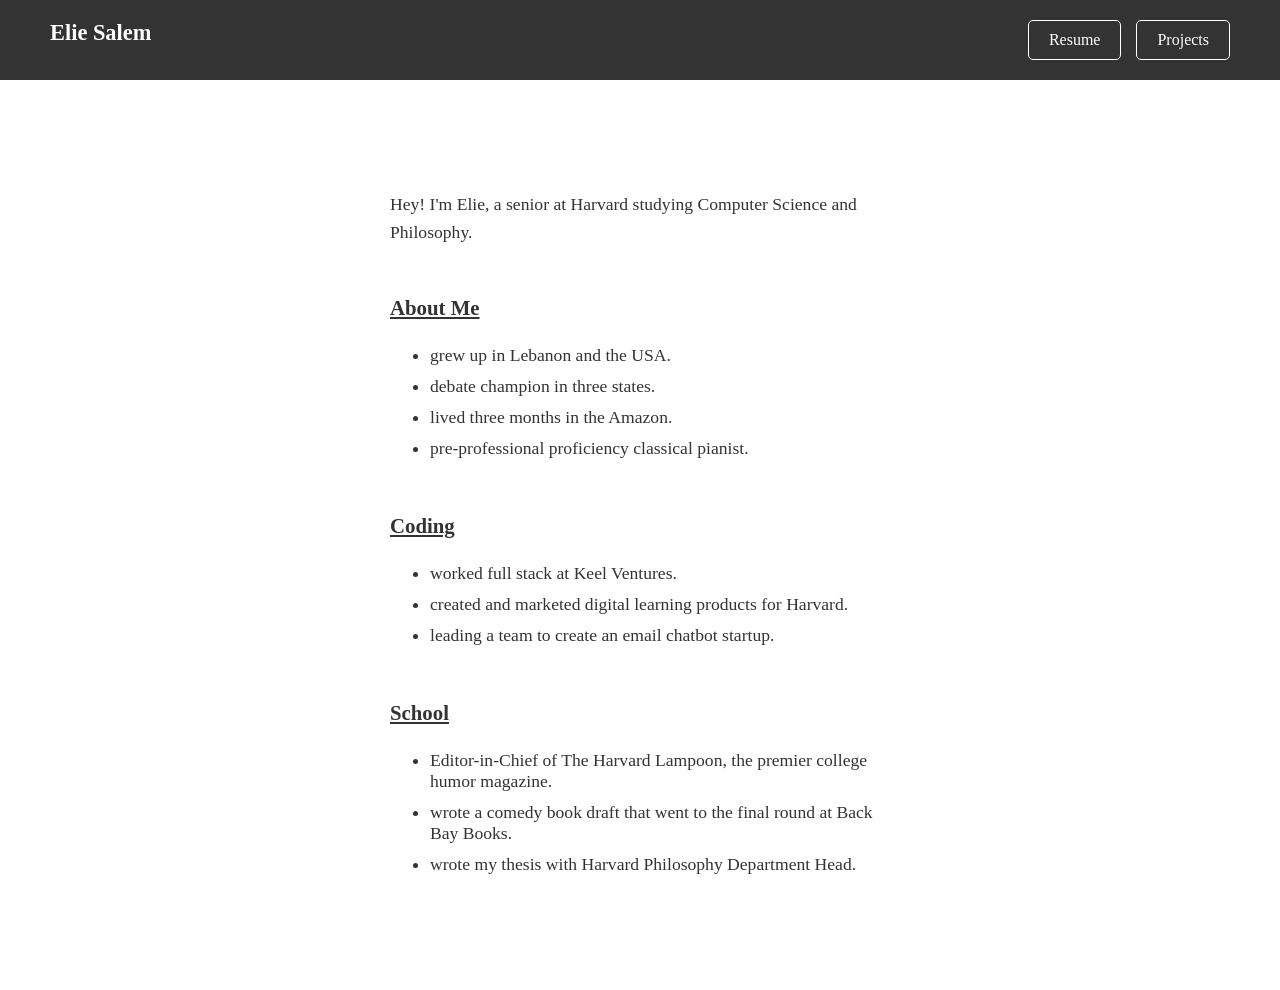
==== index.html @ c42a0d46 "resume added" ====
<!DOCTYPE html>
<html lang="en">
<head>
	<meta charset="UTF-8">
	<meta name="viewport" content="width=device-width, initial-scale=1.0">
	<title>Elie Salem - Coding Portfolio</title>
	<style>
		/* General body and layout setup */
		body {
			font-family: 'EB Garamond', serif;
			margin: 0;
			padding: 0;
			box-sizing: border-box;
			background-color: #ffffff;
			color: #333;
		}

		/* Header */
		/* Header */
		.header {
			display: flex;
			justify-content: space-between;
			text-align: left;
			padding: 20px 50px;
			background-color: #333;
			color: white;
		}

		/* Make the h2 clickable, already underlined and styled */
		.header a {
			text-decoration: none;  /* Remove default link underline */
			color: white;  /* Ensure the link is white like the text */
		}

		.header h2 {
			margin: 0;
			font-size: 1.4em;
			cursor: pointer; /* Make it appear clickable */
			text-decoration: underline; /* Keep underline style for visibility */
		}

		.header h3 {
			margin: 0;
			font-size: 1.4em;
			cursor: pointer; /* Make it appear clickable */
			color: white;
		}

		.nav-buttons {
			display: flex;
			gap: 15px;
		}
		.nav-buttons a {
			color: white;
			text-decoration: none;
			padding: 10px 20px;
			border: 1px solid white;
			border-radius: 5px;
			transition: background-color 0.3s ease-in-out;
		}
		.nav-buttons a:hover {
			background-color: #555;
		}

		/* Main content (central column) */
		.main-content {
			width: 70%; /* Central column */
			max-width: 500px;
			margin: 40px auto;
			padding: 20px;
			text-align: right; /* Align text to the right within the central column */
		}
		.main-content h1 {
			font-size: 2.5em;
			margin-bottom: 20px;
			color: #222;
		}
		.main-content p {
			font-size: 1.2em;
			line-height: 1.8;
		}

		/* Section styling */
		.section {
			margin: 50px 0;
			text-align: left; /* Align text to the right for each section */
		}
		.section-title {
			font-size: 1.3em;
			color: #333;
			margin-bottom: 20px;
			text-decoration: underline;
		}
		.section p {
			font-size: 1.1em;
			line-height: 1.6;
		}
		ul li {
			font-size: 1.1em;
			padding: 5px 0px;

		}

		/* Responsive design adjustments */
		@media (max-width: 768px) {
			.main-content, .section {
				width: 50%; /* Make the column take more width on smaller screens */
			}
			.nav-buttons {
				flex-direction: column;
			}
		}
	</style>
</head>
<body>

<!-- Header with navigation -->
<div class="header">
	<h3> Elie Salem </h3>
	<div class="nav-buttons">
		<a href="resume.html">Resume</a>
		<a href="projects.html">Projects</a>
	</div>
</div>
<div class="main-content">
<!-- Main content in a centered column -->
<div class="section">
	<p>Hey! I'm Elie, a senior at Harvard studying Computer Science and Philosophy.</p>
</div>

<!-- About Me Section -->
<div class="section">
	<h2 class="section-title">About Me</h2>
	<ul>
		<li>grew up in Lebanon and the USA.</li>
		<li>debate champion in three states.</li>
		<li>lived three months in the Amazon.</li>
		<li>pre-professional proficiency classical pianist.</li>
	</ul>
</div>

<!-- Coding Section -->
<div class="section">
	<h2 class="section-title">Coding</h2>
	<ul>
		<li>worked full stack at Keel Ventures.</li>
		<li>created and marketed digital learning products for Harvard.</li>
		<li>leading a team to create an email chatbot startup.</li>
	</ul>
</div>

<!-- School Section -->
<div class="section">
	<h2 class="section-title">School</h2>
	<ul>
		<li>Editor-in-Chief of The Harvard Lampoon, the premier college humor magazine.</li>
		<li>wrote a comedy book draft that went to the final round at Back Bay Books.</li>
		<li>wrote my thesis with Harvard Philosophy Department Head.</li>
	</ul>
</div>



</div>
</body>
</html>
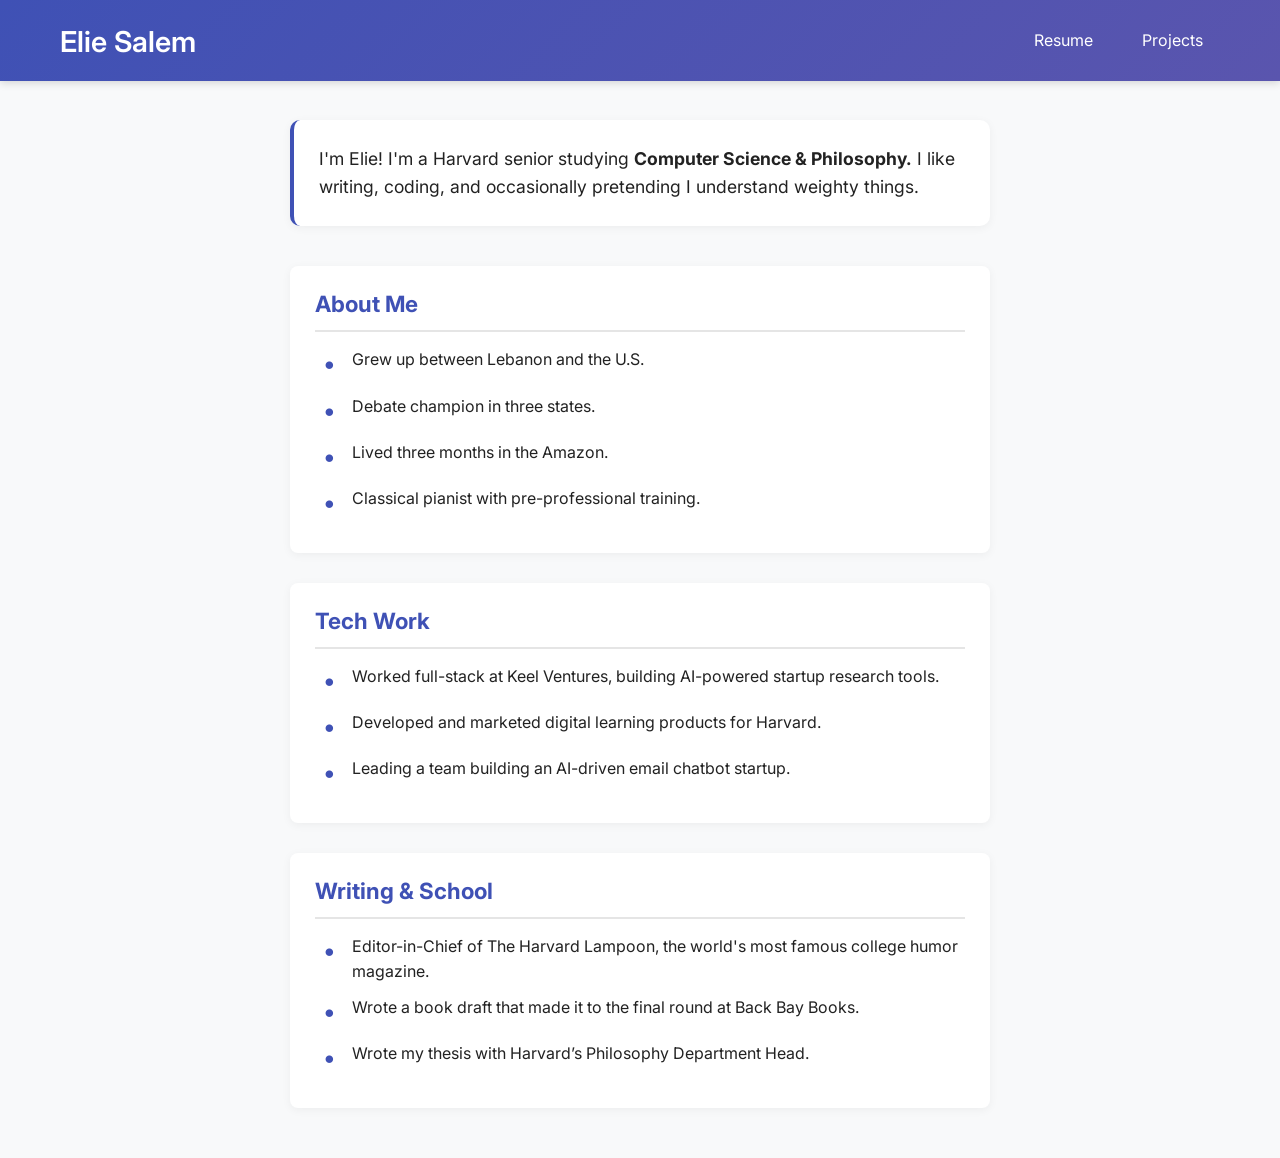
==== commit 3e7b7ad8: "minor changes" ====
--- a/index.html
+++ b/index.html
@@ -1,166 +1,224 @@
 <!DOCTYPE html>
 <html lang="en">
 <head>
-	<meta charset="UTF-8">
-	<meta name="viewport" content="width=device-width, initial-scale=1.0">
-	<title>Elie Salem - Coding Portfolio</title>
+	<meta charset="UTF-8" />
+	<meta name="viewport" content="width=device-width, initial-scale=1.0"/>
+	<title>Elie Salem | Coding & Writing</title>
+
+	<!-- Inter font -->
+	<link rel="preconnect" href="https://fonts.googleapis.com"/>
+	<link rel="preconnect" href="https://fonts.gstatic.com" crossorigin/>
+	<link
+			href="https://fonts.googleapis.com/css2?family=Inter:wght@300;400;600&display=swap"
+			rel="stylesheet"
+	/>
+
+	<!-- Pacifico font for special elements -->
+	<link
+			href="https://fonts.googleapis.com/css2?family=Pacifico&display=swap"
+			rel="stylesheet"
+	/>
+
 	<style>
-		/* General body and layout setup */
-		body {
-			font-family: 'EB Garamond', serif;
+		/* RESET */
+		* {
 			margin: 0;
 			padding: 0;
 			box-sizing: border-box;
-			background-color: #ffffff;
-			color: #333;
-		}
-
-		/* Header */
-		/* Header */
+		}
+
+		/* BODY */
+		body {
+			font-family: "Inter", sans-serif;
+			background-color: #f8f9fa;
+			color: #222;
+			line-height: 1.6;
+		}
+
+		/* HEADER */
 		.header {
+			position: fixed;
+			top: 0;
+			width: 100%;
 			display: flex;
 			justify-content: space-between;
-			text-align: left;
-			padding: 20px 50px;
-			background-color: #333;
-			color: white;
-		}
-
-		/* Make the h2 clickable, already underlined and styled */
-		.header a {
-			text-decoration: none;  /* Remove default link underline */
-			color: white;  /* Ensure the link is white like the text */
-		}
-
-		.header h2 {
-			margin: 0;
-			font-size: 1.4em;
-			cursor: pointer; /* Make it appear clickable */
-			text-decoration: underline; /* Keep underline style for visibility */
-		}
-
-		.header h3 {
-			margin: 0;
-			font-size: 1.4em;
-			cursor: pointer; /* Make it appear clickable */
-			color: white;
-		}
-
+			align-items: center;
+			padding: 15px 60px;
+			background: linear-gradient(135deg, #3f51b5, #5a55ae);
+			box-shadow: 0 2px 8px rgba(0, 0, 0, 0.15);
+			z-index: 999;
+		}
+
+		.header h1 a {
+			color: #fff;
+			text-decoration: none;
+			font-size: 1.8rem;
+			font-weight: 600;
+		}
+
+		/* NAV BUTTONS */
 		.nav-buttons {
 			display: flex;
 			gap: 15px;
 		}
 		.nav-buttons a {
-			color: white;
+			color: #fff;
 			text-decoration: none;
-			padding: 10px 20px;
-			border: 1px solid white;
-			border-radius: 5px;
-			transition: background-color 0.3s ease-in-out;
+			border: 2px solid transparent;
+			padding: 8px 15px;
+			border-radius: 6px;
+			font-weight: 400;
+			transition: background-color 0.3s, color 0.3s, border-color 0.3s;
 		}
 		.nav-buttons a:hover {
-			background-color: #555;
-		}
-
-		/* Main content (central column) */
+			border-color: #fff;
+			background-color: rgba(255, 255, 255, 0.15);
+		}
+
+		/* MAIN CONTENT CONTAINER */
 		.main-content {
-			width: 70%; /* Central column */
-			max-width: 500px;
-			margin: 40px auto;
-			padding: 20px;
-			text-align: right; /* Align text to the right within the central column */
-		}
-		.main-content h1 {
-			font-size: 2.5em;
-			margin-bottom: 20px;
-			color: #222;
-		}
-		.main-content p {
-			font-size: 1.2em;
-			line-height: 1.8;
-		}
-
-		/* Section styling */
+			width: 90%;
+			max-width: 700px;
+			margin: 120px auto 50px; /* space for the fixed header */
+			text-align: center;
+		}
+
+		/* INTRO SECTION */
+		.intro {
+			text-align: left;
+			background-color: #fff;
+			border-radius: 10px;
+			padding: 25px;
+			margin-bottom: 40px;
+			box-shadow: 0 2px 10px rgba(0, 0, 0, 0.05);
+			border-left: 4px solid #3f51b5;
+		}
+
+		.intro p {
+			font-size: 1.1rem;
+			margin: 0;
+		}
+
+		/* GENERAL SECTION (CARD) */
 		.section {
-			margin: 50px 0;
-			text-align: left; /* Align text to the right for each section */
-		}
-		.section-title {
-			font-size: 1.3em;
-			color: #333;
-			margin-bottom: 20px;
-			text-decoration: underline;
-		}
-		.section p {
-			font-size: 1.1em;
-			line-height: 1.6;
-		}
-		ul li {
-			font-size: 1.1em;
-			padding: 5px 0px;
-
-		}
-
-		/* Responsive design adjustments */
+			background-color: #fff;
+			border-radius: 8px;
+			box-shadow: 0 2px 10px rgba(0, 0, 0, 0.05);
+			padding: 20px 25px;
+			margin-bottom: 30px;
+			text-align: left;
+			transition: transform 0.3s ease, box-shadow 0.3s ease;
+		}
+		.section:hover {
+			transform: translateY(-3px);
+			box-shadow: 0 8px 20px rgba(0, 0, 0, 0.15);
+		}
+
+		.section h2 {
+			font-size: 1.4rem;
+			color: #3f51b5;
+			margin-bottom: 15px;
+			border-bottom: 2px solid #e5e5e5;
+			padding-bottom: 8px;
+		}
+		.section ul {
+			list-style: none;
+			padding: 0;
+			margin: 0;
+		}
+		.section ul li {
+			margin: 10px 0;
+			font-size: 1rem;
+			display: flex;
+			align-items: flex-start;
+			gap: 8px;
+		}
+		.section ul li::before {
+			content: "•";
+			color: #3f51b5;
+			font-size: 1.5rem;
+			display: inline-block;
+			width: 1.2em;
+			text-align: center;
+			flex-shrink: 0;
+			margin-top: -2px;
+		}
+
+		/* RESPONSIVE */
 		@media (max-width: 768px) {
-			.main-content, .section {
-				width: 50%; /* Make the column take more width on smaller screens */
+			.header {
+				flex-direction: column;
+				align-items: flex-start;
+				padding: 15px 30px;
 			}
 			.nav-buttons {
-				flex-direction: column;
+				margin-top: 10px;
+			}
+			.header h1 a {
+				font-size: 1.5rem;
+			}
+			.main-content {
+				margin: 100px auto 50px;
 			}
 		}
 	</style>
 </head>
 <body>
 
-<!-- Header with navigation -->
+<!-- Header -->
 <div class="header">
-	<h3> Elie Salem </h3>
+	<h1>
+		<a href="#">Elie Salem</a>
+	</h1>
 	<div class="nav-buttons">
 		<a href="resume.html">Resume</a>
 		<a href="projects.html">Projects</a>
 	</div>
 </div>
+
+<!-- Main Content -->
 <div class="main-content">
-<!-- Main content in a centered column -->
-<div class="section">
-	<p>Hey! I'm Elie, a senior at Harvard studying Computer Science and Philosophy.</p>
+
+	<!-- Intro -->
+	<div class="intro">
+		<p>
+			I'm Elie! I'm a Harvard senior studying
+			<strong>Computer Science &amp; Philosophy.</strong>
+			I like writing, coding, and occasionally pretending I understand weighty things.
+		</p>
+	</div>
+
+	<!-- About Me -->
+	<div class="section">
+		<h2>About Me</h2>
+		<ul>
+			<li>Grew up between Lebanon and the U.S.</li>
+			<li>Debate champion in three states.</li>
+			<li>Lived three months in the Amazon.</li>
+			<li>Classical pianist with pre-professional training.</li>
+		</ul>
+	</div>
+
+	<!-- Coding -->
+	<div class="section">
+		<h2>Tech Work</h2>
+		<ul>
+			<li>Worked full-stack at Keel Ventures, building AI-powered startup research tools.</li>
+			<li>Developed and marketed digital learning products for Harvard.</li>
+			<li>Leading a team building an AI-driven email chatbot startup.</li>
+		</ul>
+	</div>
+
+	<!-- Writing & School -->
+	<div class="section">
+		<h2>Writing &amp; School</h2>
+		<ul>
+			<li>Editor-in-Chief of The Harvard Lampoon, the world's most famous college humor magazine.</li>
+			<li>Wrote a book draft that made it to the final round at Back Bay Books.</li>
+			<li>Wrote my thesis with Harvard’s Philosophy Department Head.</li>
+		</ul>
+	</div>
 </div>
 
-<!-- About Me Section -->
-<div class="section">
-	<h2 class="section-title">About Me</h2>
-	<ul>
-		<li>grew up in Lebanon and the USA.</li>
-		<li>debate champion in three states.</li>
-		<li>lived three months in the Amazon.</li>
-		<li>pre-professional proficiency classical pianist.</li>
-	</ul>
-</div>
-
-<!-- Coding Section -->
-<div class="section">
-	<h2 class="section-title">Coding</h2>
-	<ul>
-		<li>worked full stack at Keel Ventures.</li>
-		<li>created and marketed digital learning products for Harvard.</li>
-		<li>leading a team to create an email chatbot startup.</li>
-	</ul>
-</div>
-
-<!-- School Section -->
-<div class="section">
-	<h2 class="section-title">School</h2>
-	<ul>
-		<li>Editor-in-Chief of The Harvard Lampoon, the premier college humor magazine.</li>
-		<li>wrote a comedy book draft that went to the final round at Back Bay Books.</li>
-		<li>wrote my thesis with Harvard Philosophy Department Head.</li>
-	</ul>
-</div>
-
-
-
-</div>
 </body>
 </html>
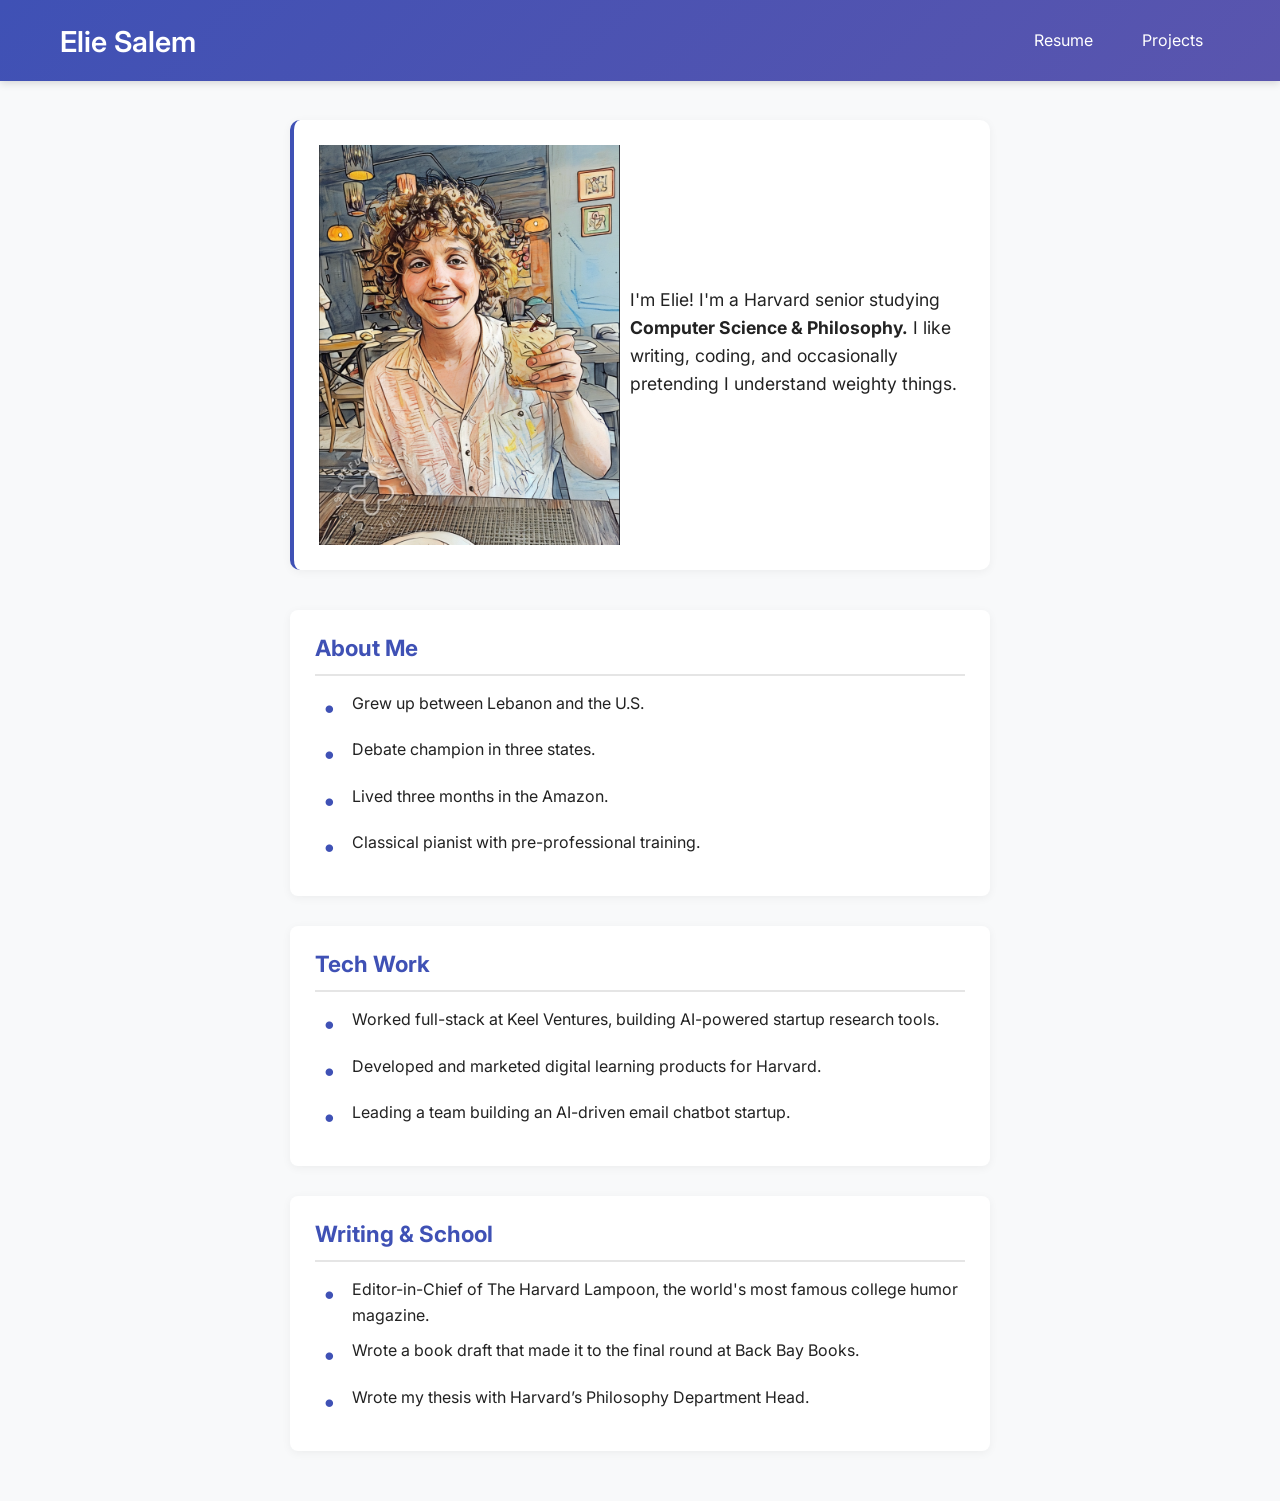
==== commit 5ba2930b: "image on main page" ====
--- a/index.html
+++ b/index.html
@@ -92,6 +92,8 @@
 			margin-bottom: 40px;
 			box-shadow: 0 2px 10px rgba(0, 0, 0, 0.05);
 			border-left: 4px solid #3f51b5;
+			display: flex;
+			align-text: center;
 		}
 
 		.intro p {
@@ -143,6 +145,12 @@
 			flex-shrink: 0;
 			margin-top: -2px;
 		}
+		.intro img {
+			height: 400px; /* Adjust height as needed */
+			width: auto; /* Maintain aspect ratio */
+			margin-right: 10px; /* Add space between the image and text */
+		}
+
 
 		/* RESPONSIVE */
 		@media (max-width: 768px) {
@@ -166,7 +174,9 @@
 <body>
 
 <!-- Header -->
+
 <div class="header">
+
 	<h1>
 		<a href="#">Elie Salem</a>
 	</h1>
@@ -181,7 +191,9 @@
 
 	<!-- Intro -->
 	<div class="intro">
+		<img src="images/elie_salem_koura.png">
 		<p>
+			<br><br><br><br><br>
 			I'm Elie! I'm a Harvard senior studying
 			<strong>Computer Science &amp; Philosophy.</strong>
 			I like writing, coding, and occasionally pretending I understand weighty things.
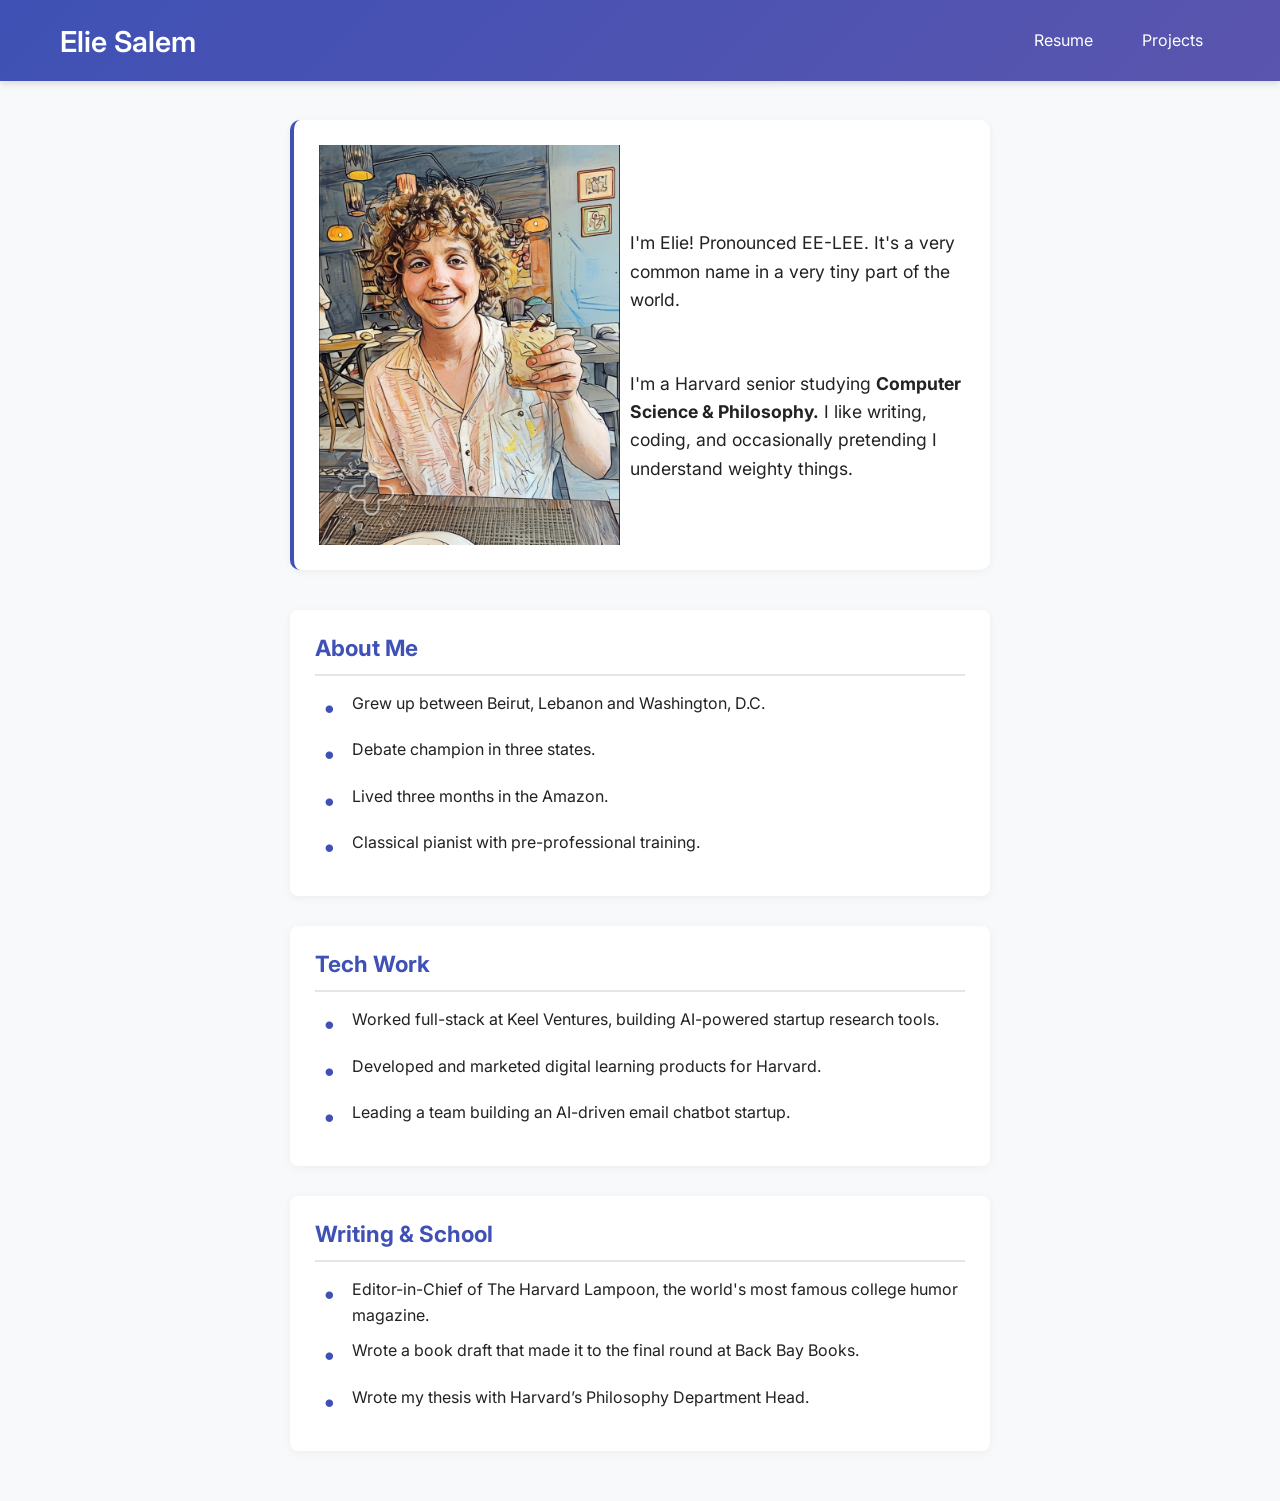
==== commit 40a807d6: "new bio" ====
--- a/index.html
+++ b/index.html
@@ -193,8 +193,9 @@
 	<div class="intro">
 		<img src="images/elie_salem_koura.png">
 		<p>
-			<br><br><br><br><br>
-			I'm Elie! I'm a Harvard senior studying
+			<br><br><br>
+			I'm Elie! Pronounced EE-LEE. It's a very common name in a very tiny part of the world.
+			<br><br><br>I'm a Harvard senior studying
 			<strong>Computer Science &amp; Philosophy.</strong>
 			I like writing, coding, and occasionally pretending I understand weighty things.
 		</p>
@@ -204,7 +205,7 @@
 	<div class="section">
 		<h2>About Me</h2>
 		<ul>
-			<li>Grew up between Lebanon and the U.S.</li>
+			<li>Grew up between Beirut, Lebanon and Washington, D.C.</li>
 			<li>Debate champion in three states.</li>
 			<li>Lived three months in the Amazon.</li>
 			<li>Classical pianist with pre-professional training.</li>
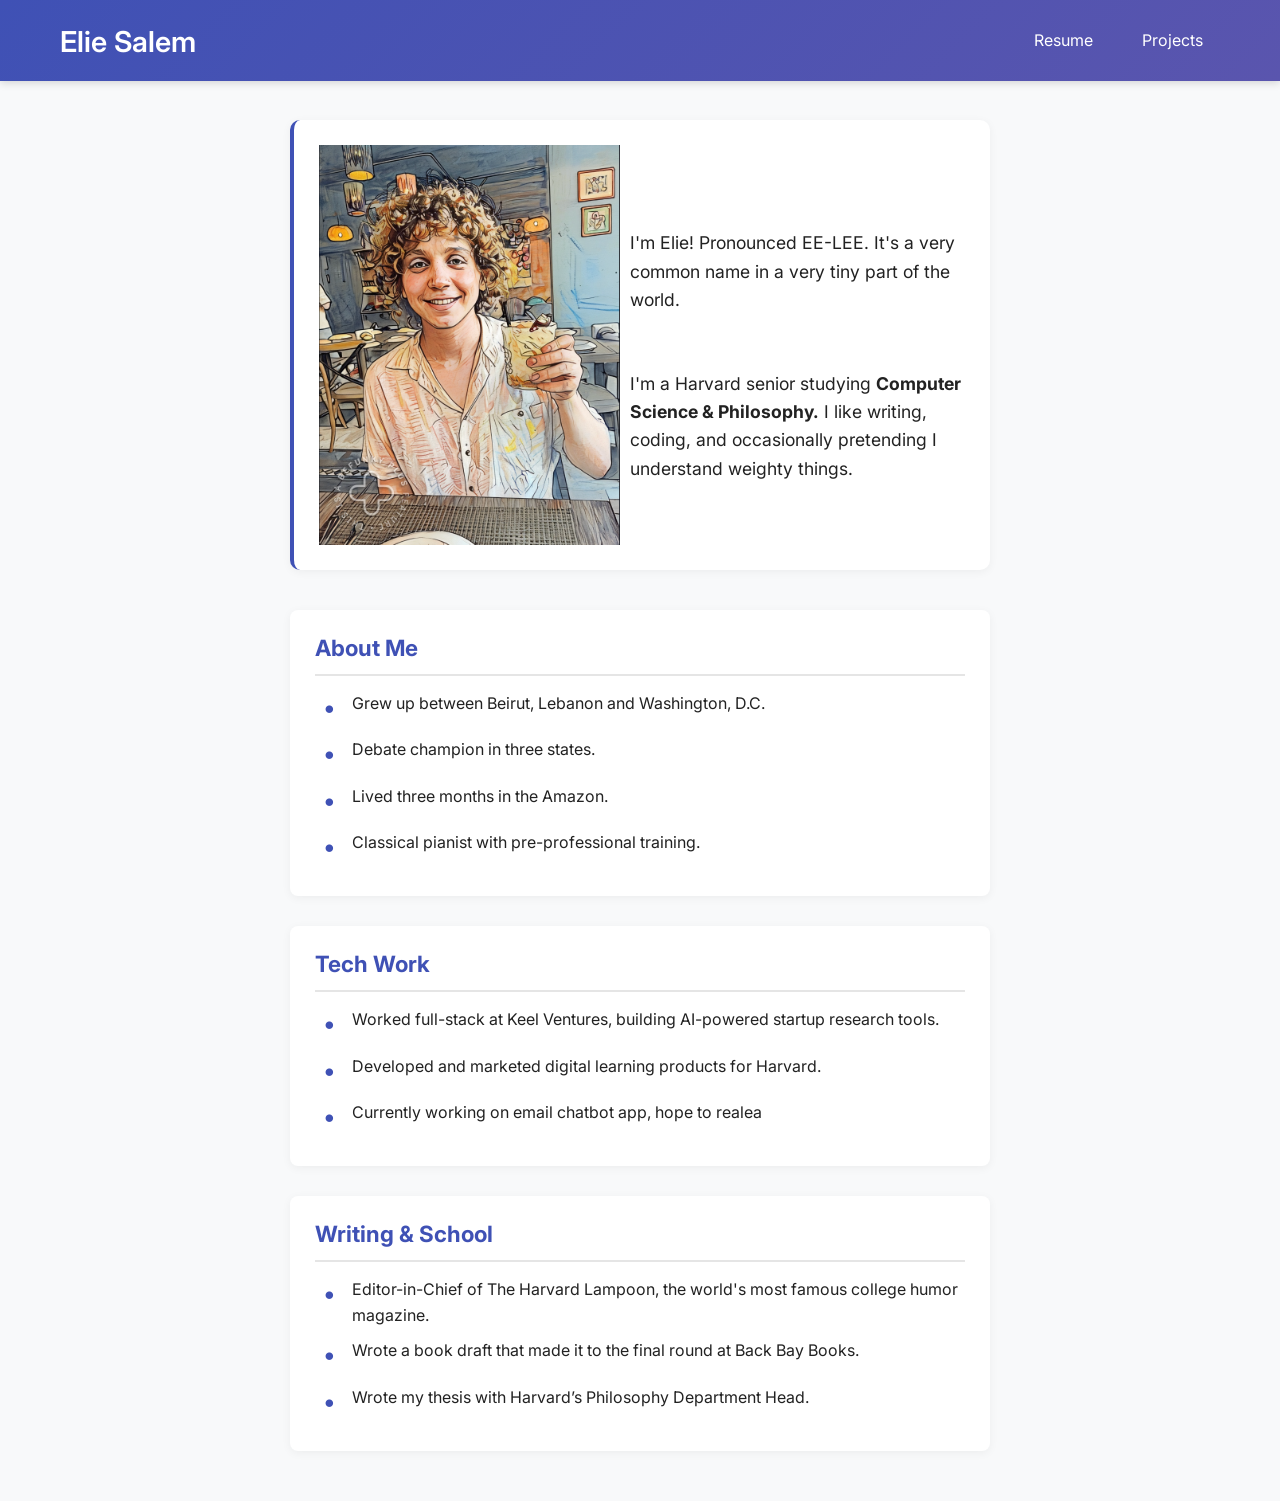
==== commit 5f9a574a: "small text changes" ====
--- a/index.html
+++ b/index.html
@@ -218,7 +218,7 @@
 		<ul>
 			<li>Worked full-stack at Keel Ventures, building AI-powered startup research tools.</li>
 			<li>Developed and marketed digital learning products for Harvard.</li>
-			<li>Leading a team building an AI-driven email chatbot startup.</li>
+			<li>Currently working on email chatbot app, hope to realea</li>
 		</ul>
 	</div>
 
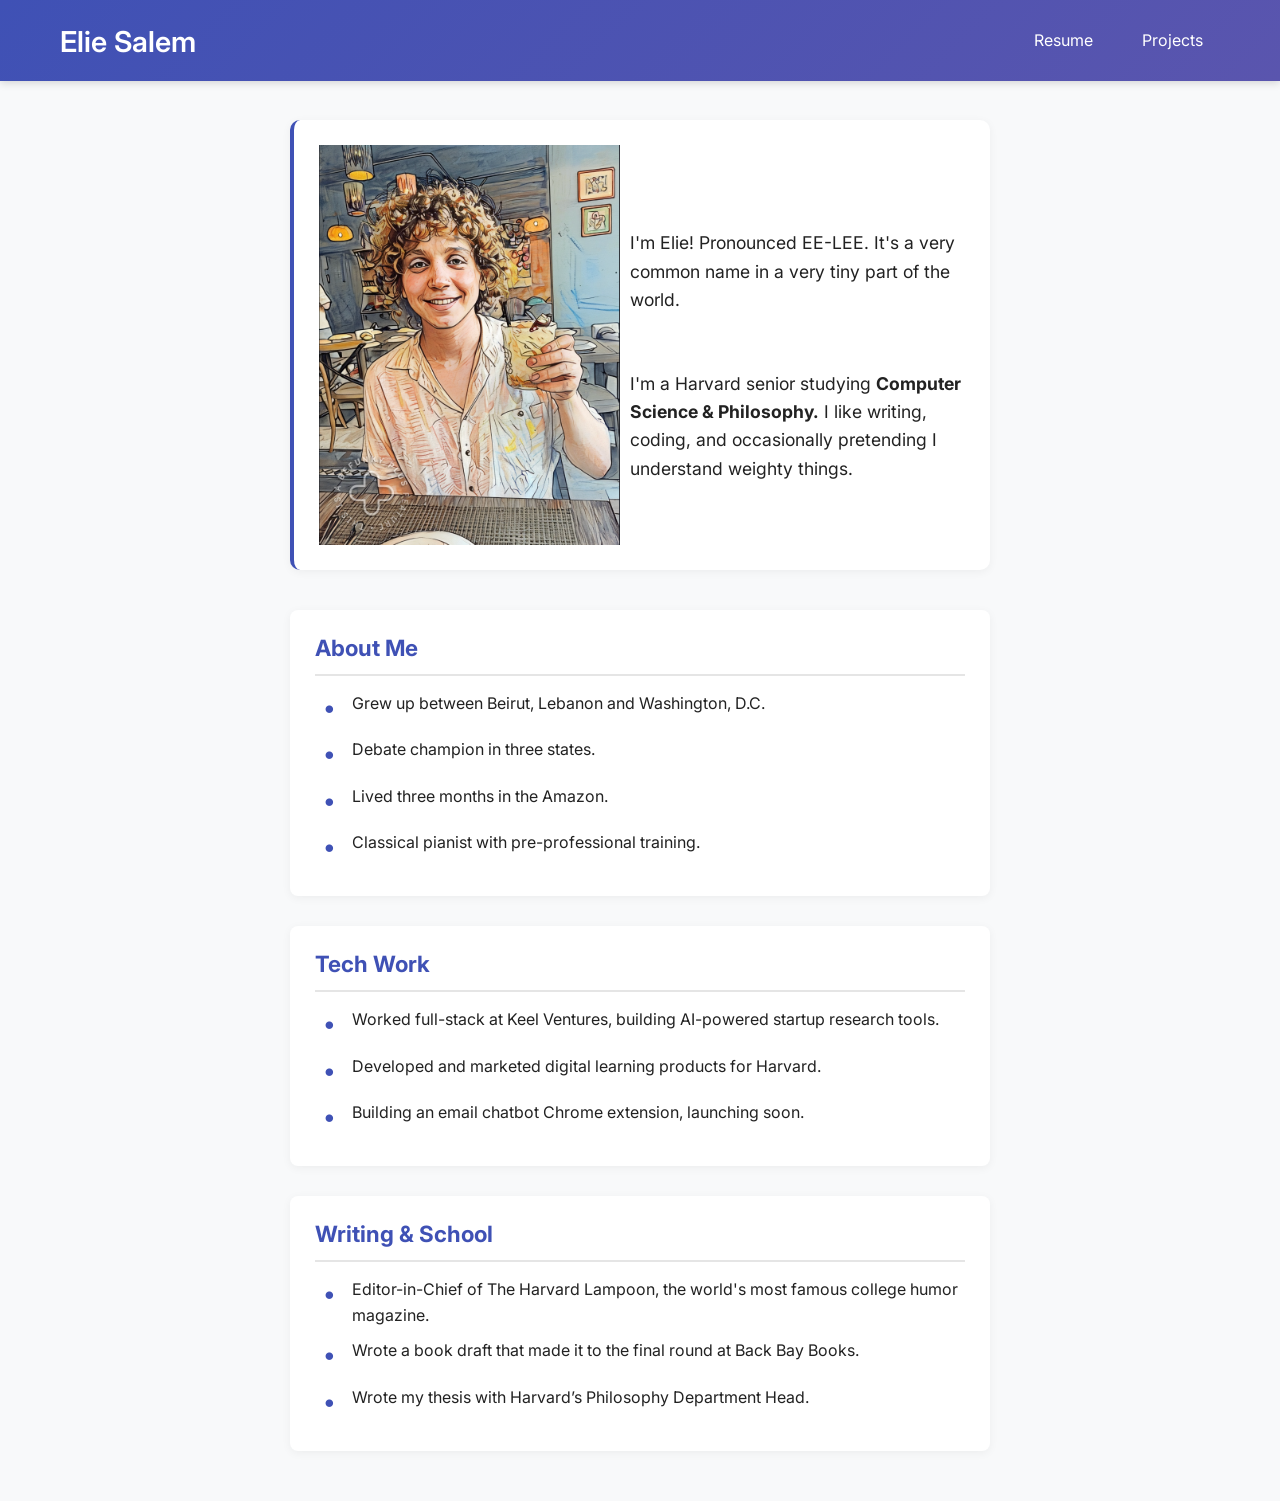
==== commit 83c06fdc: "the correct changes" ====
--- a/index.html
+++ b/index.html
@@ -218,7 +218,7 @@
 		<ul>
 			<li>Worked full-stack at Keel Ventures, building AI-powered startup research tools.</li>
 			<li>Developed and marketed digital learning products for Harvard.</li>
-			<li>Currently working on email chatbot app, hope to realea</li>
+			<li>Building an email chatbot Chrome extension, launching soon.</li>
 		</ul>
 	</div>
 
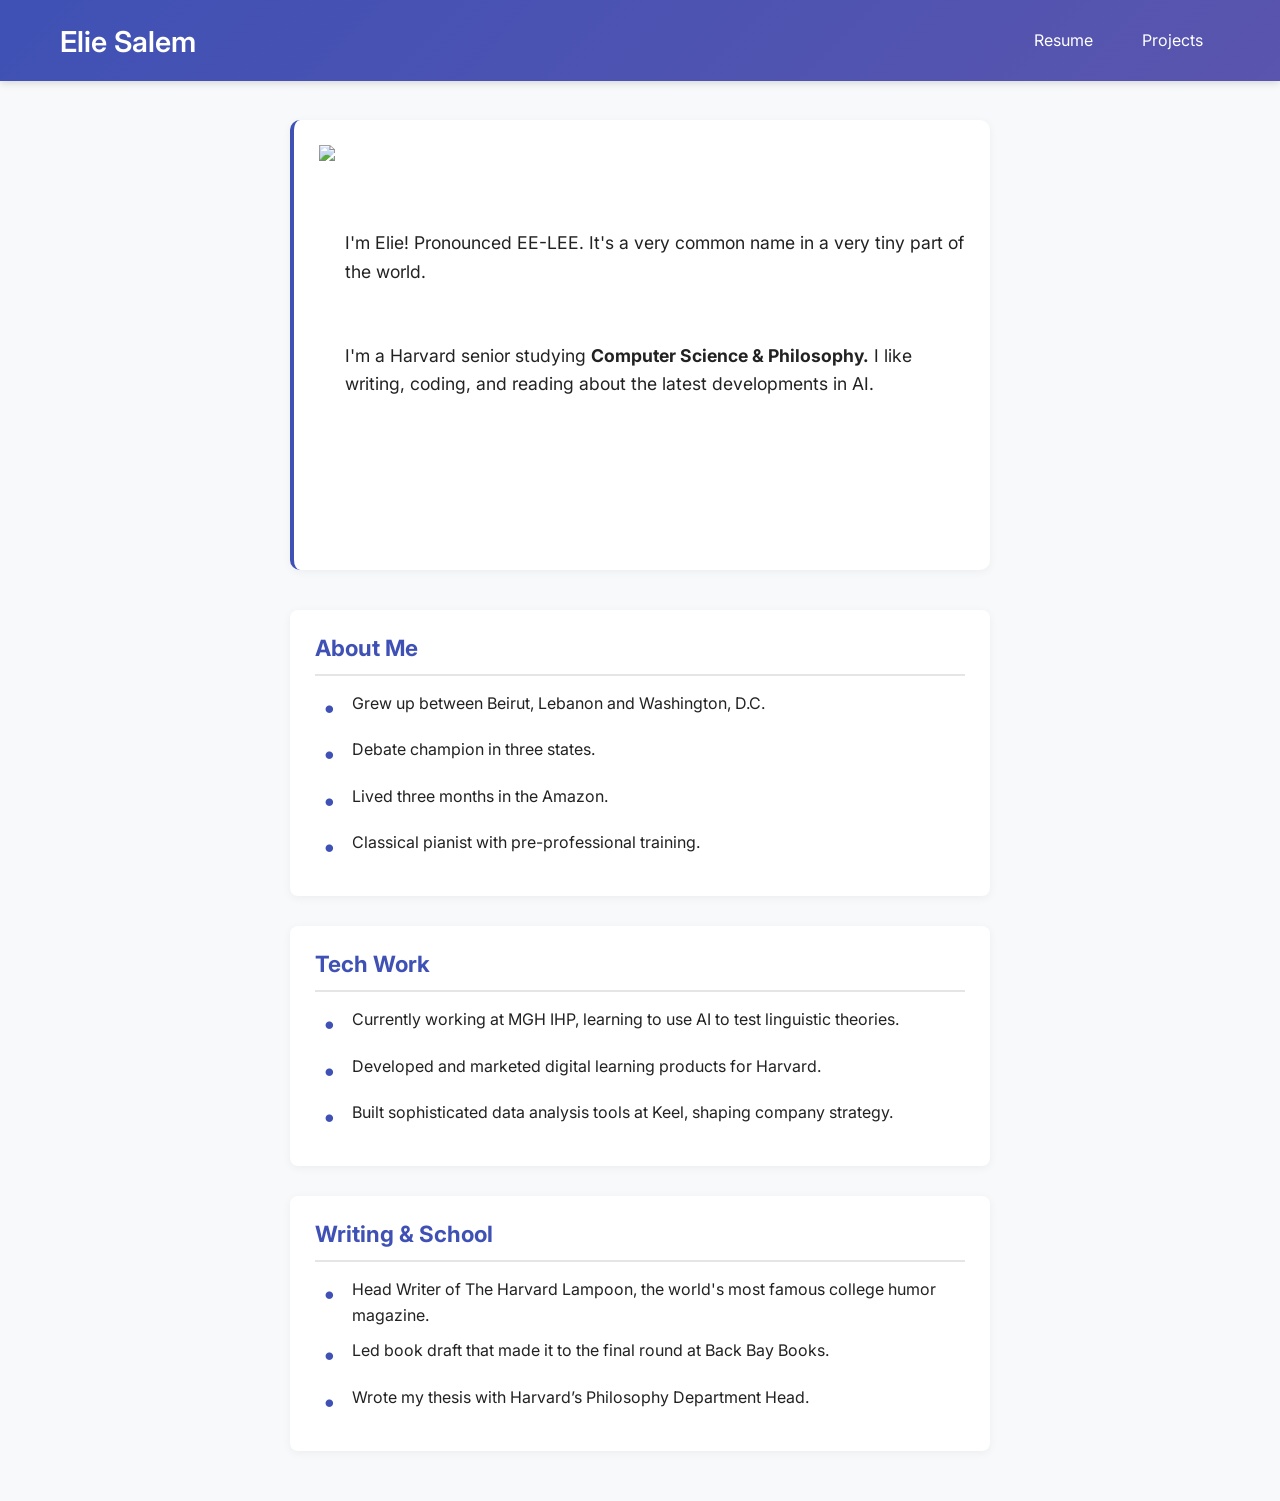
==== commit 5e645d67: "new text" ====
--- a/index.html
+++ b/index.html
@@ -191,13 +191,13 @@
 
 	<!-- Intro -->
 	<div class="intro">
-		<img src="images/elie_salem_koura.png">
+		<img src="images/profile_pic.png">
 		<p>
 			<br><br><br>
 			I'm Elie! Pronounced EE-LEE. It's a very common name in a very tiny part of the world.
 			<br><br><br>I'm a Harvard senior studying
 			<strong>Computer Science &amp; Philosophy.</strong>
-			I like writing, coding, and occasionally pretending I understand weighty things.
+			I like writing, coding, and reading about the latest developments in AI.
 		</p>
 	</div>
 
@@ -216,9 +216,9 @@
 	<div class="section">
 		<h2>Tech Work</h2>
 		<ul>
-			<li>Worked full-stack at Keel Ventures, building AI-powered startup research tools.</li>
+			<li>Currently working at MGH IHP, learning to use AI to test linguistic theories.</li>
 			<li>Developed and marketed digital learning products for Harvard.</li>
-			<li>Building an email chatbot Chrome extension, launching soon.</li>
+			<li>Built sophisticated data analysis tools at Keel, shaping company strategy.</li>
 		</ul>
 	</div>
 
@@ -226,8 +226,8 @@
 	<div class="section">
 		<h2>Writing &amp; School</h2>
 		<ul>
-			<li>Editor-in-Chief of The Harvard Lampoon, the world's most famous college humor magazine.</li>
-			<li>Wrote a book draft that made it to the final round at Back Bay Books.</li>
+			<li>Head Writer of The Harvard Lampoon, the world's most famous college humor magazine.</li>
+			<li>Led book draft that made it to the final round at Back Bay Books.</li>
 			<li>Wrote my thesis with Harvard’s Philosophy Department Head.</li>
 		</ul>
 	</div>
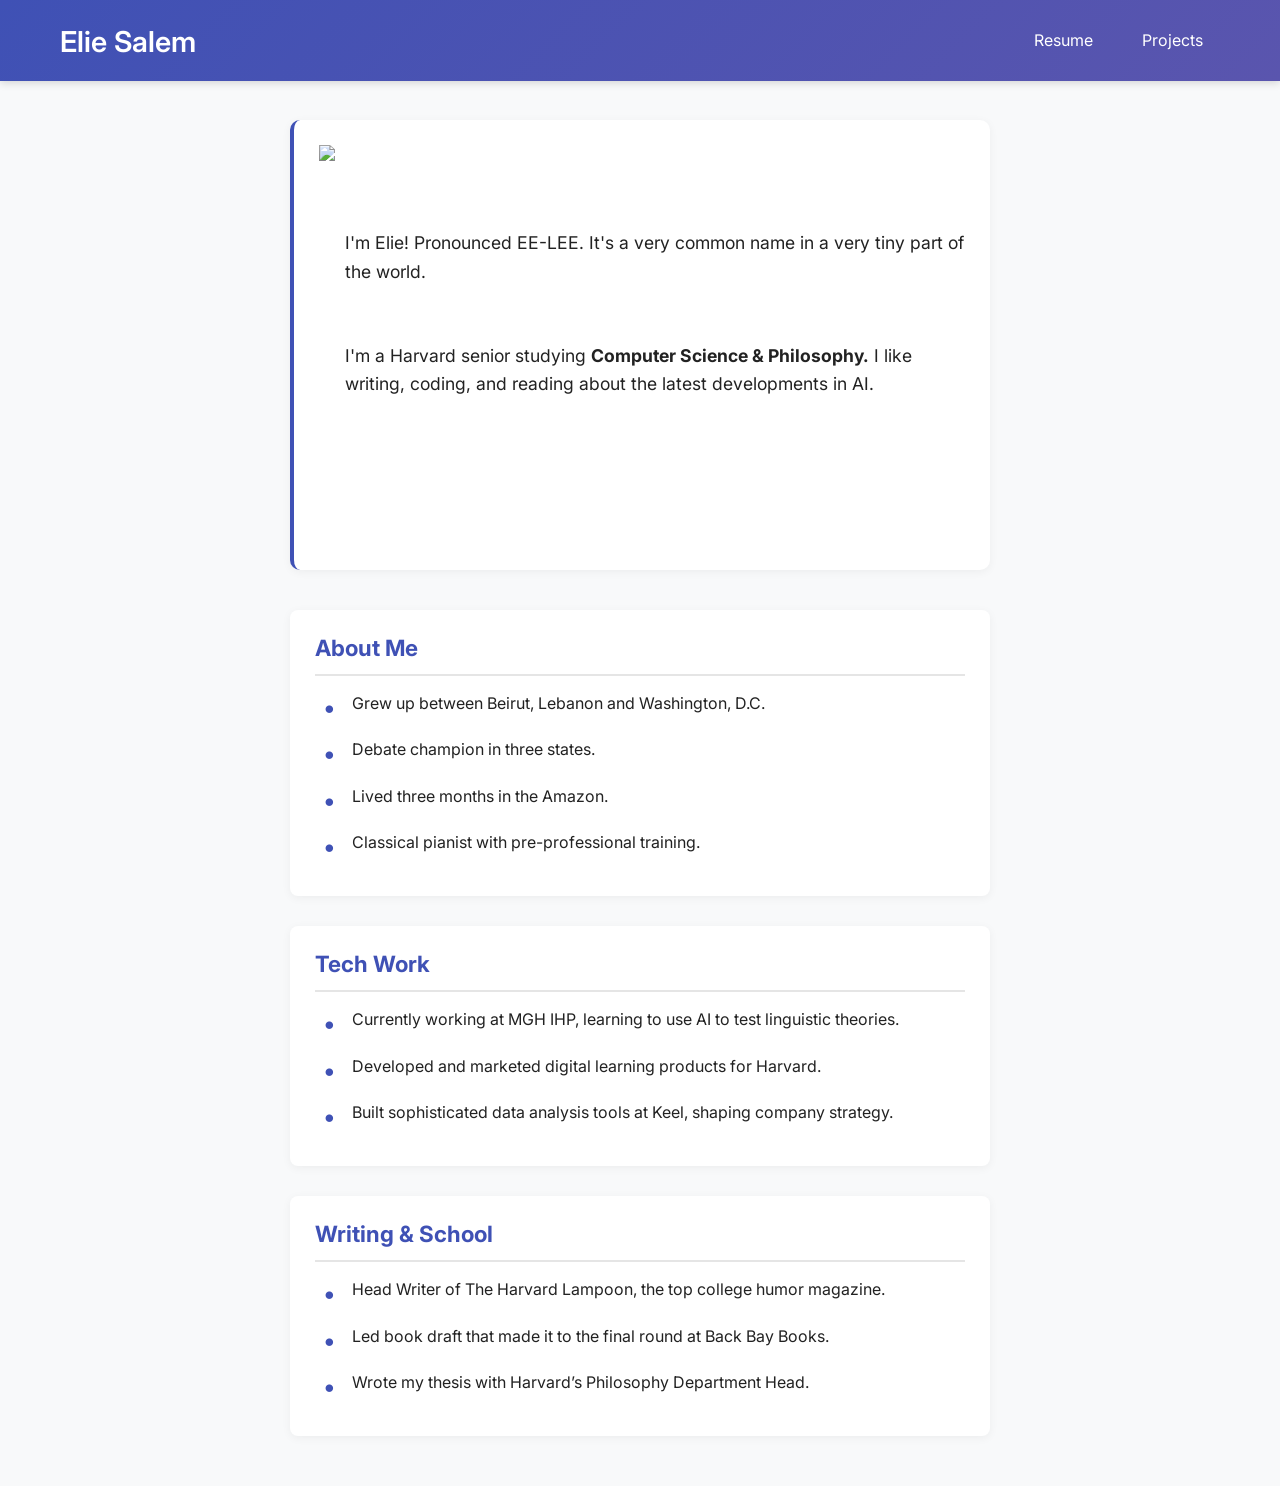
==== commit a98ea1d7: "small wording change" ====
--- a/index.html
+++ b/index.html
@@ -226,7 +226,7 @@
 	<div class="section">
 		<h2>Writing &amp; School</h2>
 		<ul>
-			<li>Head Writer of The Harvard Lampoon, the world's most famous college humor magazine.</li>
+			<li>Head Writer of The Harvard Lampoon, the top college humor magazine.</li>
 			<li>Led book draft that made it to the final round at Back Bay Books.</li>
 			<li>Wrote my thesis with Harvard’s Philosophy Department Head.</li>
 		</ul>
